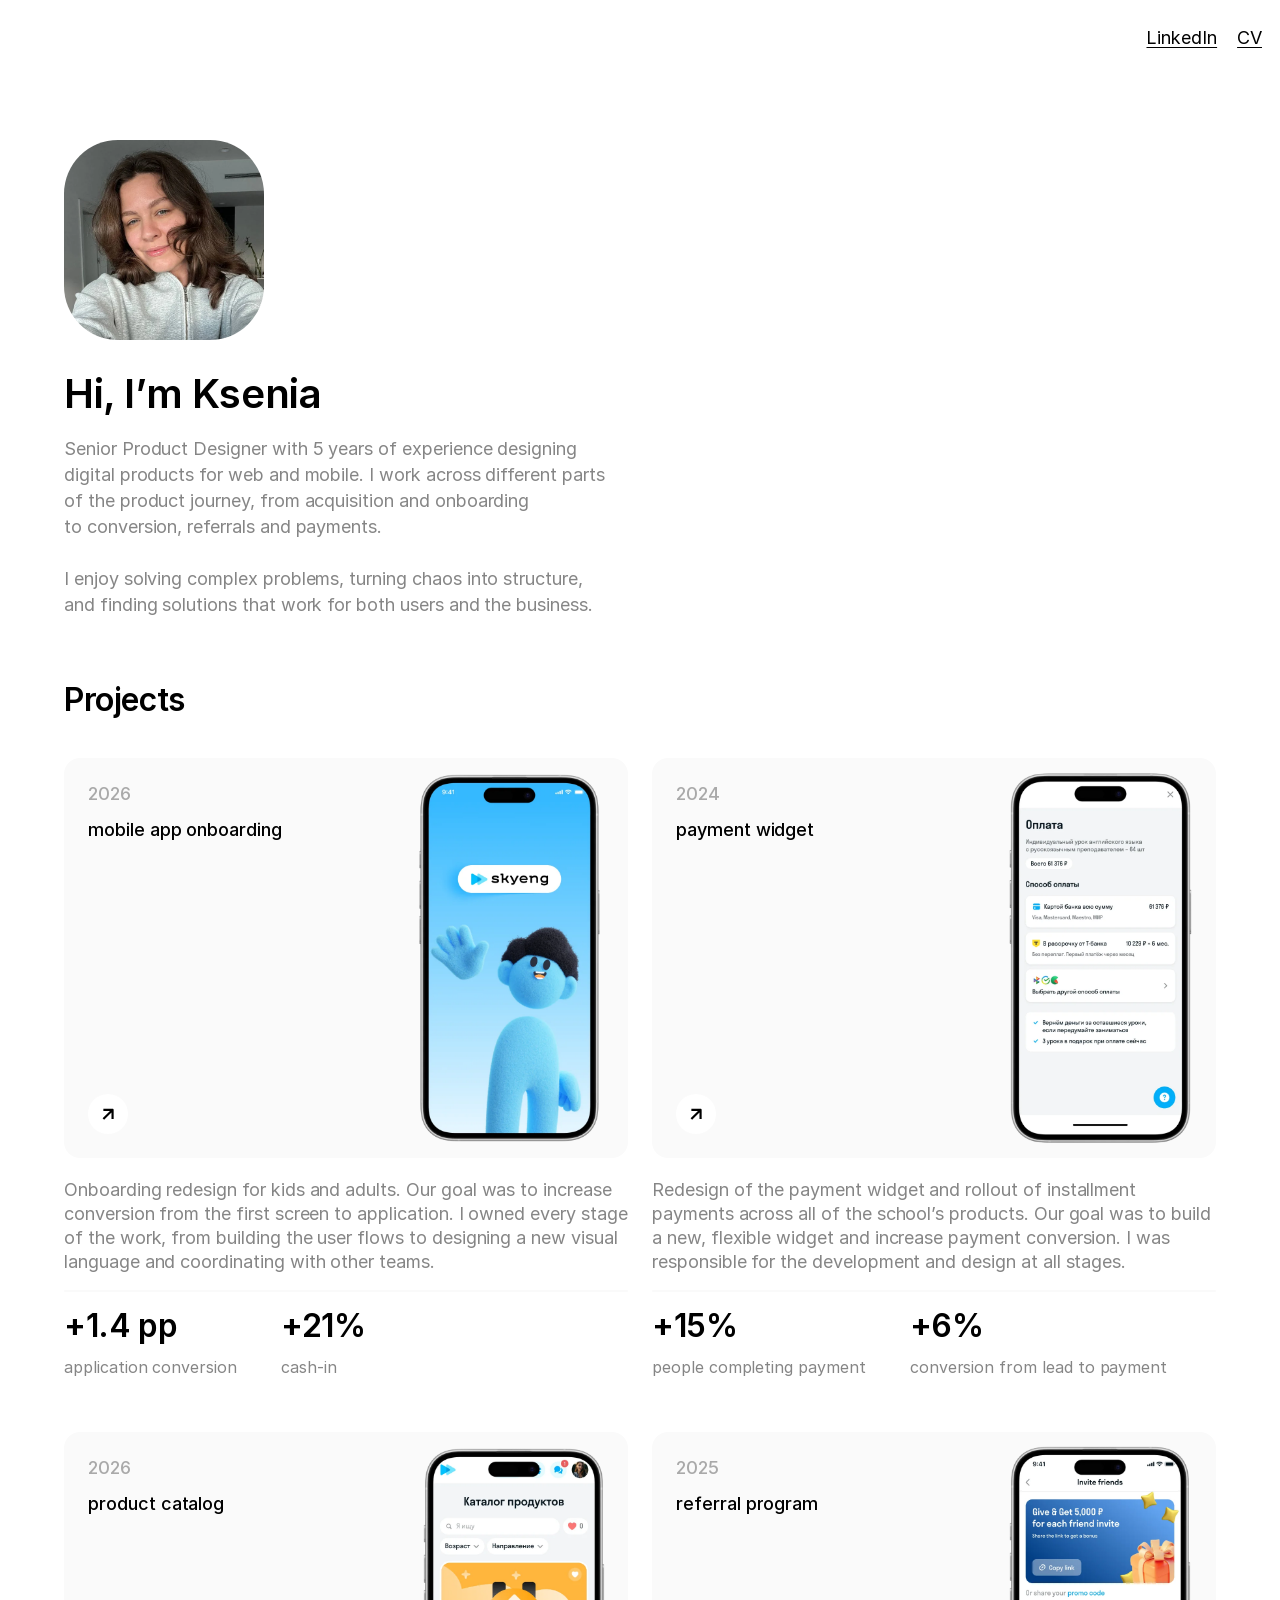
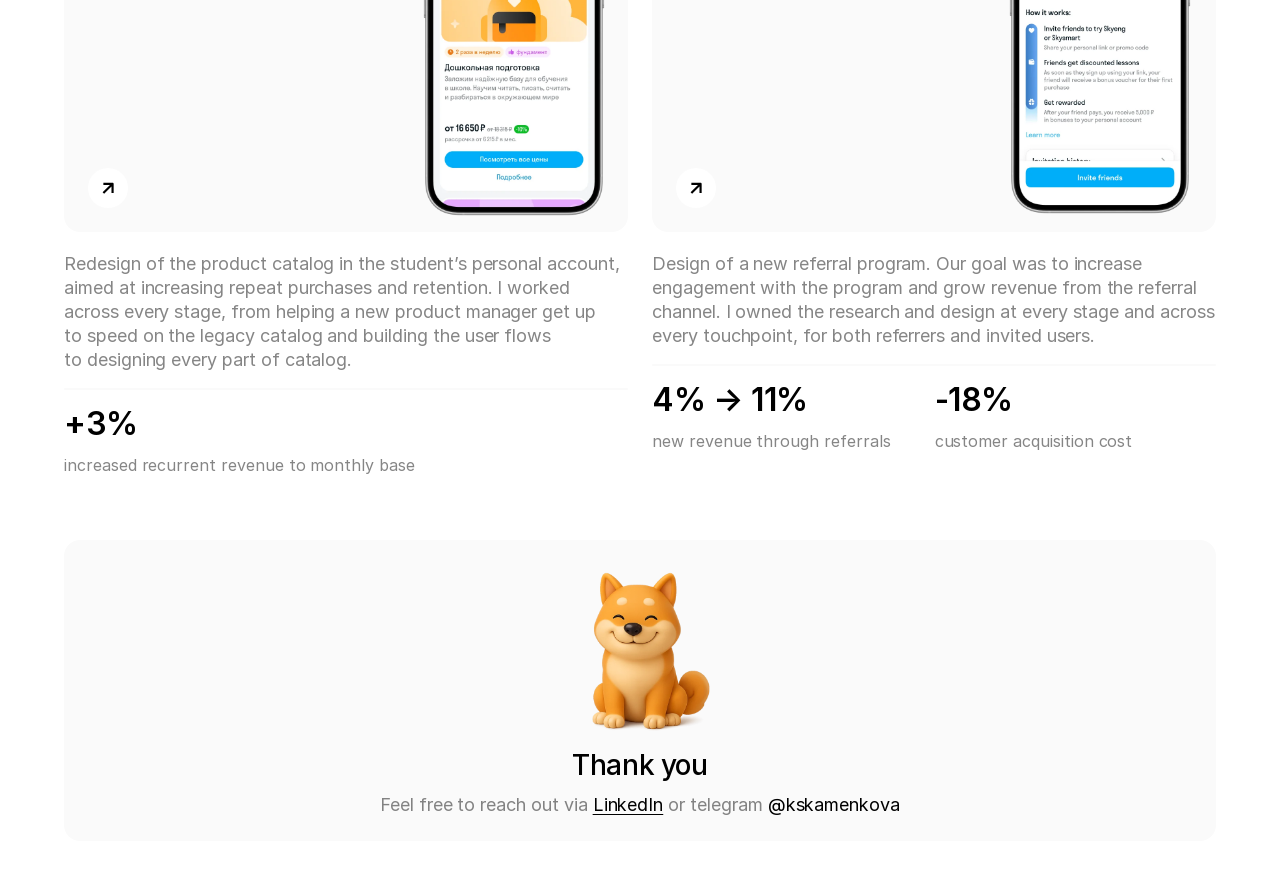
==== index.html @ 991cce8e "Home: update onboarding and catalog card texts Co-Authored-By: Claude Opus 5.5 <noreply@anthropic.co" ====
<!doctype html>
<html lang="en">
<head>
<meta charset="utf-8">
<meta name="viewport" content="width=device-width, initial-scale=1">
<title>Ksenia Kamenkova — Senior Product Designer</title>
<meta name="description" content="Senior Product Designer with 5 years of experience designing digital products for web and mobile: onboarding, conversion, referrals and payments.">
<link rel="canonical" href="https://kseniakamenkova.github.io/">
<meta property="og:type" content="website">
<meta property="og:title" content="Ksenia Kamenkova — Senior Product Designer">
<meta property="og:description" content="Senior Product Designer with 5 years of experience designing digital products for web and mobile: onboarding, conversion, referrals and payments.">
<meta property="og:url" content="https://kseniakamenkova.github.io/">
<meta property="og:image" content="https://kseniakamenkova.github.io/assets/img/apple-touch-icon.png">
<link rel="icon" type="image/png" href="/assets/img/favicon.png">
<link rel="apple-touch-icon" href="/assets/img/apple-touch-icon.png">
<link rel="preload" href="/assets/fonts/Inter-Regular.woff2" as="font" type="font/woff2" crossorigin>
<link rel="stylesheet" href="/assets/css/style.css?v=bdc352d9">
</head>
<body class="page-home">
<header class="site-header">
  <nav class="site-header__links" aria-label="Profiles">
    <a href="https://www.linkedin.com/in/ksenia-kamenkova-319421298" target="_blank" rel="noopener">LinkedIn</a>
    <a href="https://voracious-sponge-c0d.notion.site/Kseniia-Kamenkova-3ff7068607728109b769cb983cbfbc4b" target="_blank" rel="noopener">CV</a>
  </nav>
</header>
<main>
<div class="container home">
  <section class="hello">
    <div class="hello__avatar"><img src="/assets/img/home/avatar.webp" alt="Ksenia Kamenkova" width="288" height="383"></div>
    <div class="hello__text">
      <h1 class="hello__title">Hi, I’m Ksenia</h1>
      <div class="hello__intro"><p>Senior Product Designer with 5 years of experience designing digital products for web and mobile. I work across different parts of the product journey, from acquisition and onboarding to conversion, referrals and payments.</p><p>I enjoy solving complex problems, turning chaos into structure, and finding solutions that work for both users and the business.</p></div>
    </div>
  </section>
  <section class="projects" aria-labelledby="projects-title">
    <h2 id="projects-title" class="projects__title">Projects</h2>
    <div class="projects__grid">
      <article class="project">
        <a class="project__card" href="/onboarding/" aria-label="Open case study: mobile app onboarding">
          <img class="project__mimg" src="/assets/img/home/mcard-onb.webp" alt="" width="358" height="403" loading="lazy">
          <span class="project__year">2026</span>
          <span class="project__label">mobile app onboarding</span>
          <span class="project__btn" aria-hidden="true"><img src="/assets/img/arrow-card.svg" alt="" width="17" height="17"></span>
          <span class="project__media" aria-hidden="true">
            <span class="project__crop" style="--x:58px;--y:6px;--w:193px;--h:388px;--mx:-1px;--my:-21px;--mw:205px;--mh:412px">
              <img src="/assets/img/home/card-onb.webp" alt="" style="--iw:323.55%;--ih:120.7%;--il:-112.37%;--it:-10.31%;--miw:323.55%;--mih:120.7%;--mil:-112.37%;--mit:-10.31%" loading="lazy">
            </span>
          </span>
        </a>
        <div class="project__info">
          <p class="project__text">Onboarding redesign for kids and adults. Our goal was to increase conversion from the first screen to application. I owned every stage of the work, from building the user flows to designing a new visual language and coordinating with other teams.</p>
          <div class="project__line"></div>
          <div class="project__metrics"><div class="metric"><p class="metric__value">+1.4 pp</p><p class="metric__label">application conversion</p></div><div class="metric"><p class="metric__value">+21%</p><p class="metric__label">cash-in</p></div></div>
          <div class="project__mmetrics"><div class="metric"><p class="metric__value">+1.4 pp</p><p class="metric__label">application conversion</p></div><div class="metric"><p class="metric__value">+21%</p><p class="metric__label">cash-in</p></div></div>
        </div>
      </article>
      <article class="project">
        <a class="project__card" href="/payment-widget/" aria-label="Open case study: payment widget">
          <img class="project__mimg" src="/assets/img/home/mcard-pay.webp" alt="" width="358" height="403" loading="lazy">
          <span class="project__year">2024</span>
          <span class="project__label">payment widget</span>
          <span class="project__btn" aria-hidden="true"><img src="/assets/img/arrow-card.svg" alt="" width="17" height="17"></span>
          <span class="project__media" aria-hidden="true">
            <span class="project__crop" style="--x:0px;--y:0px;--w:272px;--h:400px;--mx:-67px;--my:-26px;--mw:287px;--mh:325px">
              <img src="/assets/img/home/card-pay.webp" alt="" style="--iw:231.37%;--ih:118%;--il:-58.09%;--it:-9%;--miw:231.37%;--mih:153.22%;--mil:-58.09%;--mit:-11.69%" loading="lazy">
            </span>
          </span>
        </a>
        <div class="project__info">
          <p class="project__text">Redesign of the payment widget and rollout of installment payments across all of the school’s products. Our goal was to build a new, flexible widget and increase payment conversion. I was responsible for the development and design at all stages.</p>
          <div class="project__line"></div>
          <div class="project__metrics"><div class="metric"><p class="metric__value">+15%</p><p class="metric__label">people completing payment</p></div><div class="metric"><p class="metric__value">+6%</p><p class="metric__label">conversion from lead to payment</p></div></div>
          <div class="project__mmetrics"><div class="metric"><p class="metric__value">+15%</p><p class="metric__label">people completing payment</p></div><div class="metric"><p class="metric__value">+6%</p><p class="metric__label">conversion from lead to payment</p></div></div>
        </div>
      </article>
      <article class="project">
        <a class="project__card" href="/product-catalog/" aria-label="Open case study: product catalog">
          <img class="project__mimg" src="/assets/img/home/mcard-cat.webp" alt="" width="358" height="403" loading="lazy">
          <span class="project__year">2026</span>
          <span class="project__label">product catalog</span>
          <span class="project__btn" aria-hidden="true"><img src="/assets/img/arrow-card.svg" alt="" width="17" height="17"></span>
          <span class="project__media" aria-hidden="true">
            <span class="project__crop" style="--x:-1px;--y:0px;--w:295px;--h:400px;--mx:-73px;--my:-33px;--mw:323px;--mh:438px">
              <img src="/assets/img/home/card-cat.webp" alt="" style="--iw:211.53%;--ih:117%;--il:-51.86%;--it:-8.5%;--miw:211.53%;--mih:117%;--mil:-51.86%;--mit:-8.5%" loading="lazy">
            </span>
          </span>
        </a>
        <div class="project__info">
          <p class="project__text">Redesign of the product catalog in the student’s personal account, aimed at increasing repeat purchases and retention. I worked across every stage, from helping a new product manager get up to speed on the legacy catalog and building the user flows to designing every part of catalog.</p>
          <div class="project__line"></div>
          <div class="project__metrics"><div class="metric"><p class="metric__value">+3%</p><p class="metric__label">increased recurrent revenue to monthly base</p></div></div>
          <div class="project__mmetrics"><div class="metric"><p class="metric__value">+3%</p><p class="metric__label">increased recurrent revenue to monthly base</p></div></div>
        </div>
      </article>
      <article class="project">
        <a class="project__card" href="/referral/" aria-label="Open case study: referral program">
          <img class="project__mimg" src="/assets/img/home/mcard-ref.webp" alt="" width="358" height="403" loading="lazy">
          <span class="project__year">2025</span>
          <span class="project__label">referral program</span>
          <span class="project__btn" aria-hidden="true"><img src="/assets/img/arrow-card.svg" alt="" width="17" height="17"></span>
          <span class="project__media" aria-hidden="true">
            <span class="project__crop" style="--x:-3px;--y:0px;--w:272px;--h:400px;--mx:-67px;--my:-26px;--mw:277px;--mh:408px">
              <img src="/assets/img/home/card-ref.webp" alt="" style="--iw:229.41%;--ih:117%;--il:-56.25%;--it:-9%;--miw:229.41%;--mih:117%;--mil:-56.25%;--mit:-9%" loading="lazy">
            </span>
          </span>
        </a>
        <div class="project__info">
          <p class="project__text">Design of a new referral program. Our goal was to increase engagement with the program and grow revenue from the referral channel. I owned the research and design at every stage and across every touchpoint, for both referrers and invited users.</p>
          <div class="project__line"></div>
          <div class="project__metrics"><div class="metric"><p class="metric__value">4% → 11%</p><p class="metric__label">new revenue through referrals</p></div><div class="metric"><p class="metric__value">-18%</p><p class="metric__label">customer acquisition cost</p></div></div>
          <div class="project__mmetrics"><div class="metric"><p class="metric__value">4% → 11%</p><p class="metric__label">new revenue through referrals</p></div><div class="metric"><p class="metric__value">-18%</p><p class="metric__label">CAC</p></div></div>
        </div>
      </article>
    </div>
  </section>
  <section class="contact" aria-label="Contact">
  <img class="contact__img" src="/assets/img/shiba.webp" alt="" width="140" height="177" loading="lazy">
  <div class="contact__text">
    <h2 class="contact__title">Thank you</h2>
    <p class="contact__line">Feel free to reach out via <a class="u" href="https://www.linkedin.com/in/ksenia-kamenkova-319421298" target="_blank" rel="noopener">LinkedIn</a><br class="contact__br"> or telegram <a class="plain" href="https://t.me/kskamenkova" target="_blank" rel="noopener">@kskamenkova</a></p>
  </div>
</section>
</div>
</main>
<script src="/assets/js/main.js?v=22768cf7" defer></script>
</body>
</html>
---- assets/css/style.css ----
/* Ksenia Kamenkova — portfolio
   Desktop layout follows the Figma file "Portfolio" (1512px frame, 1152px content column).
   Values are design pixels from Figma. */

/* Inter by Rasmus Andersson, SIL Open Font License (assets/fonts/Inter-LICENSE.txt) */
@font-face {
  font-family: "Inter";
  font-style: normal;
  font-weight: 400;
  font-display: swap;
  src: url("../fonts/Inter-Regular.woff2") format("woff2");
}
@font-face {
  font-family: "Inter";
  font-style: normal;
  font-weight: 500;
  font-display: swap;
  src: url("../fonts/Inter-Medium.woff2") format("woff2");
}
@font-face {
  font-family: "Inter";
  font-style: normal;
  font-weight: 600;
  font-display: swap;
  src: url("../fonts/Inter-SemiBold.woff2") format("woff2");
}
@font-face {
  font-family: "Inter";
  font-style: normal;
  font-weight: 700;
  font-display: swap;
  src: url("../fonts/Inter-Bold.woff2") format("woff2");
}

:root {
  --text: #000;
  --muted: rgba(0, 0, 0, 0.48);
  --faint: rgba(0, 0, 0, 0.32);
  --surface: #fafafa;
  --line: #f5f5f5;
  --accent: #ff8d41;
  --accent-soft: rgba(255, 141, 65, 0.2);
  --person: #1b1917;
  --bg: #fff;

  --font: "Inter", system-ui, -apple-system, "Segoe UI", Roboto, Arial, sans-serif;
  --font-sf: -apple-system, BlinkMacSystemFont, "SF Pro Text", "SF Pro", "Inter", system-ui, sans-serif;

  --column: 1152px;
  --gutter: max(16px, calc((100% - var(--column)) / 2));
  color-scheme: light;
}

*, *::before, *::after { box-sizing: border-box; }
html { -webkit-text-size-adjust: 100%; }
body {
  margin: 0;
  background: var(--bg);
  color: var(--text);
  font-family: var(--font);
  font-size: 18px;
  line-height: 24px;
  letter-spacing: -0.05px;
  font-feature-settings: "lnum" 1, "pnum" 1;
  -webkit-font-smoothing: antialiased;
  -moz-osx-font-smoothing: grayscale;
  overflow-x: hidden;
}
img { display: block; max-width: 100%; }
p, h1, h2, h3, ul, figure, blockquote { margin: 0; }
ul { padding: 0; list-style: none; }
a { color: inherit; }
a:focus-visible, [tabindex]:focus-visible { outline: 2px solid var(--accent); outline-offset: 3px; border-radius: 4px; }

.container {
  width: min(var(--column), calc(100% - 32px));
  margin-inline: auto;
}

/* ---------- header ---------- */
/* Full-width white bar that stays at the top while scrolling; links keep their Figma position. */
.site-header {
  position: sticky;
  top: 0;
  z-index: 20;
  height: 76px;
  padding-inline: max(16px, calc((100% - 1244px) / 2));
  background: var(--bg);
  display: flex;
  justify-content: flex-end;
  transition: box-shadow 0.2s ease;
}
.site-header.is-scrolled { box-shadow: 0 1px 0 rgba(0, 0, 0, 0.06); }
.site-header__links {
  margin-top: 28px;
  display: flex;
  gap: 20px;
  height: 20px;
  line-height: 20px;
}
.site-header__links a {
  text-decoration: underline;
  text-underline-position: from-font;
}
.site-header__links a:hover { color: var(--muted); }

/* ---------- home ---------- */
.home {
  display: flex;
  flex-direction: column;
  gap: 64px;
  margin-top: 64px;
  padding-bottom: 44px;
}
.hello { display: flex; flex-direction: column; gap: 32px; max-width: 564px; }
.hello__avatar {
  position: relative;
  width: 200px;
  height: 200px;
  border-radius: 54px;
  overflow: hidden;
}
.hello__avatar img {
  position: absolute;
  max-width: none;
  width: 143.79%;
  height: 191.72%;
  left: -14.16%;
  top: -29.54%;
}
.hello__text { display: flex; flex-direction: column; gap: 20px; }
.hello__title { font-size: 40px; line-height: 44px; font-weight: 600; letter-spacing: -0.4px; }
.hello__intro { color: var(--muted); line-height: 26px; display: flex; flex-direction: column; gap: 26px; }

.projects { display: flex; flex-direction: column; gap: 40px; }
.projects__title { font-size: 32px; line-height: 36px; font-weight: 600; letter-spacing: -0.4px; }
.projects__grid {
  display: grid;
  grid-template-columns: repeat(2, minmax(0, 1fr));
  column-gap: 24px;
  row-gap: 54px;
  align-items: start;
}
.project { display: flex; flex-direction: column; gap: 20px; min-width: 0; }
.project__info { display: flex; flex-direction: column; gap: 16px; }
.project__card {
  position: relative;
  display: block;
  height: 400px;
  border-radius: 16px;
  background: var(--surface);
  overflow: hidden;
  text-decoration: none;
  transition: background-color 0.2s ease;
}
.project__card:hover { background: #f4f4f4; }
.project__year, .project__label {
  position: absolute;
  left: 24px;
  width: 268px;
  font-family: var(--font-sf);
  font-weight: 500;
  font-size: 18px;
  line-height: 24px;
}
.project__year { top: 24px; color: var(--faint); }
.project__label { top: 60px; color: var(--text); }
.project__btn {
  position: absolute;
  left: 24px;
  top: 336px;
  width: 40px;
  height: 40px;
  border-radius: 50%;
  background: #fff;
  display: grid;
  place-items: center;
  transition: transform 0.2s ease;
}
.project__btn img { width: 16.8px; height: 16.8px; transform: rotate(-45deg); }
.project__card:hover .project__btn { transform: scale(1.08); }
.project__media {
  position: absolute;
  top: 0;
  right: 0;
  width: 272px;
  height: 400px;
  overflow: hidden;
}
.project__crop {
  position: absolute;
  overflow: hidden;
  left: var(--x); top: var(--y); width: var(--w); height: var(--h);
}
.project__crop img {
  position: absolute;
  max-width: none;
  width: var(--iw); height: var(--ih); left: var(--il); top: var(--it);
}
.project__mmetrics, .project__mimg { display: none; }
.contact__br { display: none; }
.project__text { color: var(--muted); }
.project__line { height: 2px; border-radius: 8px; background: var(--surface); }
.project__metrics { display: flex; gap: 44px; flex-wrap: wrap; }

.metric { display: flex; flex-direction: column; gap: 12px; }
.metric__value { font-size: 32px; line-height: 36px; font-weight: 600; letter-spacing: -0.4px; }
.metric__label { font-size: 16px; line-height: 22px; color: var(--muted); }
.metric__label b { font-weight: 700; }

/* ---------- contact ---------- */
.contact {
  background: var(--surface);
  border-radius: 16px;
  padding: 20px 20px 24px;
  display: flex;
  flex-direction: column;
  align-items: center;
  gap: 12px;
  text-align: center;
}
.contact__img { width: 140px; height: 176.84px; object-fit: cover; }
.contact__text { display: flex; flex-direction: column; gap: 12px; }
@media (min-width: 640px) { .contact__line { white-space: nowrap; } }
.contact__title { font-size: 28px; line-height: 32px; font-weight: 500; letter-spacing: -0.4px; }
.contact__line { color: var(--muted); }
.contact__line a { color: var(--text); }
.contact__line a.u { text-decoration: underline; text-underline-position: from-font; }
.contact__line a.plain { text-decoration: none; }
.contact__line a:hover { color: var(--muted); }

/* ---------- case pages ---------- */
.back {
  margin-top: 48px;
  display: inline-flex;
  align-items: center;
  gap: 8px;
  padding: 9px 16px 10px;
  border-radius: 20px;
  background: var(--surface);
  color: var(--faint);
  text-decoration: none;
  line-height: 22px;
  letter-spacing: -0.4px;
  transition: background-color 0.2s ease, color 0.2s ease;
}
.back img { width: 16.8px; height: 16.8px; transform: rotate(180deg); }
.back:hover { background: #f2f2f2; color: var(--muted); }

.case { margin-top: 48px; padding-bottom: 48px; display: flex; flex-direction: column; gap: 48px; }
.case-head { display: flex; flex-direction: column; gap: 16px; }
.case-head__title { max-width: 564px; font-size: 40px; line-height: 46px; font-weight: 600; letter-spacing: -0.4px; }
.case-head__title--wide { max-width: 662px; }
.case-head__meta {
  display: flex;
  gap: 8px;
  font-family: var(--font-sf);
  font-weight: 500;
  font-size: 16px;
  line-height: 22px;
  color: var(--muted);
}
.meta-link { text-decoration: none; }
.meta-link:hover { text-decoration: underline; text-underline-position: from-font; }

.case-flow { display: flex; flex-direction: column; gap: 54px; }
.case-intro { display: flex; flex-direction: column; gap: 44px; }

.section { display: flex; gap: 24px; align-items: flex-start; }
.section__title {
  flex: 0 0 368px;
  font-size: 28px;
  line-height: 35px;
  font-weight: 500;
  letter-spacing: -0.4px;
}
.section__body {
  position: relative;
  flex: 0 1 662px;
  min-width: 0;
  padding-left: 26px;
  display: flex;
  flex-direction: column;
  gap: 20px;
}
.section__body::before {
  content: "";
  position: absolute;
  left: 0;
  top: 0;
  bottom: 0;
  width: 2px;
  border-radius: 8px;
  background: var(--line);
}
.body { color: var(--muted); white-space: pre-line; }

.callout {
  background: var(--accent-soft);
  border-radius: 12px;
  padding: 16px;
  display: flex;
  flex-direction: column;
  gap: 12px;
}
.callout__label {
  font-family: var(--font-sf);
  font-weight: 500;
  font-size: 16px;
  line-height: 22px;
  color: var(--accent);
}

.points { display: flex; flex-direction: column; gap: 12px; }
.points li { position: relative; padding-left: 18px; color: var(--muted); }
.points li::before {
  content: "";
  position: absolute;
  left: 0;
  top: 6px;
  width: 10px;
  height: 10px;
  border-radius: 50%;
  background: var(--accent);
}

.metrics { display: flex; flex-direction: column; gap: 24px; }

.also { display: flex; flex-direction: column; gap: 12px; }
.also__title { font-size: 16px; line-height: 22px; font-weight: 600; letter-spacing: -0.4px; }
.also__list { display: flex; flex-direction: column; gap: 12px; list-style: disc; padding-left: 24px; }
.also__list li { font-size: 16px; line-height: 22px; color: var(--muted); }

.groups { display: flex; flex-direction: column; gap: 32px; }
.group { display: flex; flex-direction: column; gap: 12px; }
.group__title { font-size: 18px; line-height: 24px; font-weight: 400; color: var(--text); }
.body-list { list-style: disc; padding-left: 27px; color: var(--muted); margin-top: 12px; }

.review { position: relative; display: flex; flex-direction: column; gap: 16px; }
.review__quote { position: absolute; top: 0; right: 0; width: 54px; height: 44px; }
.review__who { display: flex; align-items: center; gap: 12px; padding-right: 64px; }
.review__photo { width: 54px; height: 54px; border-radius: 50%; background: #f4f4f4; object-fit: cover; }
.review__about {
  display: flex;
  flex-direction: column;
  gap: 4px;
  font-family: var(--font-sf);
  font-size: 16px;
  line-height: 22px;
  color: var(--person);
}
.review__role { color: rgba(27, 25, 23, 0.48); }
.review__text { color: var(--muted); display: flex; flex-direction: column; gap: 24px; }

.wide-img { width: 100%; height: auto; }

/* ---------- image rails (carousels) ---------- */
.rail--band { background: var(--surface); padding-block: 28px; }
.rail__track { overflow-x: auto; overflow-y: hidden; scrollbar-width: thin; scrollbar-color: rgba(0, 0, 0, 0.14) transparent; }
.rail__track::-webkit-scrollbar { height: 6px; }
.rail__track::-webkit-scrollbar-thumb { background: rgba(0, 0, 0, 0.14); border-radius: 3px; }
.rail__track::-webkit-scrollbar-track { background: transparent; }
.rail--scroll .rail__track { cursor: grab; overscroll-behavior-x: contain; }
.rail--scroll .rail__track.is-dragging { cursor: grabbing; }
.rail__items {
  display: flex;
  align-items: flex-start;
  gap: 24px;
  width: max-content;
  padding-left: var(--gutter);
  padding-right: max(16px, calc((100vw - var(--column)) / 2));
}
.rail--scroll .rail__items { padding-right: 180px; }
.rail__items img { max-width: none; flex: none; user-select: none; -webkit-user-drag: none; }

/* ---------- narrower screens (until the mobile design is ready) ---------- */
@media (max-width: 1180px) {
  .section__title { flex-basis: 30%; }
}
@media (max-width: 900px) {
  .projects__grid { grid-template-columns: minmax(0, 1fr); }
  .section { flex-direction: column; gap: 16px; }
  .section__title { flex-basis: auto; }
  .section__body { flex-basis: auto; width: 100%; }
}

/* ---------- phones: main page follows the Figma frame "main page mob" (390px) ---------- */
@media (max-width: 767px) {
  .site-header { height: 64px; }
  .site-header__links { margin-top: 20px; }
  .container { width: calc(100% - 32px); }

  .home { margin-top: 36px; gap: 52px; padding-bottom: 32px; }
  .hello { gap: 24px; }
  .hello__avatar { width: 140px; height: 140px; border-radius: 37.8px; }
  .hello__text { gap: 12px; }
  .hello__title { font-size: 28px; line-height: 32px; }
  .hello__intro { font-size: 16px; line-height: 22px; color: rgba(0, 0, 0, 0.54); gap: 0; }

  .projects { gap: 24px; }
  .projects__title { font-size: 28px; line-height: 32px; }
  .projects__grid { grid-template-columns: minmax(0, 1fr); row-gap: 24px; }

  .project { gap: 12px; }
  .project__card { height: 403px; border-radius: 24px; }
  .project__card:hover { background: var(--surface); }
  .project__year, .project__label { left: 20px; width: 318px; }
  .project__year { top: 20px; font-size: 16px; line-height: 22px; }
  .project__label { top: 50px; font-size: 18px; line-height: 24px; }
  .project__btn { display: none; }

  /* phone cards: one picture from the Figma mobile card; metrics sit under the card in two columns */
  .project__media { display: none; }
  .project__mimg { display: block; position: absolute; inset: 0; width: 100%; height: 100%; }

  .project__info { gap: 12px; }
  .project__line { order: -1; }
  .project__metrics { display: none; }
  .project__mmetrics { order: -2; display: grid; grid-template-columns: repeat(2, 171px); gap: 16px; }
  .project__mmetrics .metric { gap: 4px; }
  .project__mmetrics .metric:only-child { grid-column: 1 / -1; }
  .project__mmetrics .metric__value { font-size: 26px; line-height: 32px; white-space: nowrap; }
  .project__mmetrics .metric__label { font-size: 16px; line-height: 22px; color: rgba(0, 0, 0, 0.54); }
  .project__text { font-size: 16px; line-height: 22px; color: rgba(0, 0, 0, 0.54); margin-right: -0.5px; }

  .contact__img { width: 100px; height: 126px; }
  .contact__br { display: inline; }
  .contact__title { font-size: 24px; line-height: 30px; }
  .contact__line { font-size: 16px; line-height: 24px; white-space: normal; }
}

/* phone-only carousels are hidden on larger screens */
.rail--m { display: none; }
/* headings worded differently on phones */
.t-m { display: none; }

/* ---------- phones: case pages follow the Figma mobile frames (390px) ---------- */
@media (max-width: 767px) {
  .back { margin-top: 36px; font-size: 16px; line-height: 22px; }
  .case { margin-top: 32px; gap: 32px; padding-bottom: 32px; }
  .case-head { gap: 8px; }
  .case-head__title, .case-head__title--wide { max-width: none; font-size: 28px; line-height: 32px; font-weight: 600; }
  .case-head__meta { color: rgba(0, 0, 0, 0.54); }
  .case-head__title br { display: none; } /* phone titles wrap on their own, as in Figma */

  .case-flow { gap: 24px; }
  .case-intro { gap: 24px; }

  /* sections: heading on top, a thin line, then the text */
  .section { flex-direction: column; gap: 16px; }
  .section__title { flex: none; font-size: 24px; line-height: 30px; font-weight: 500; }
  .section__body { flex: none; width: 100%; padding-left: 0; padding-top: 17px; gap: 12px; }
  .section__body::before { top: 0; right: 0; bottom: auto; width: auto; height: 1px; }
  .section--untitled { gap: 0; }
  .section--untitled .section__title { display: none; }
  .section--untitled .section__body { padding-top: 0; }
  .section--untitled .section__body::before { display: none; }

  .body, .points li, .body-list, .also__list li, .review__text { font-size: 16px; line-height: 22px; color: rgba(0, 0, 0, 0.54); }
  .metrics { gap: 16px; }
  .metric { gap: 4px; }
  .section .metric__value { font-size: 24px; line-height: 32px; }
  .section .metric__label { color: rgba(0, 0, 0, 0.54); }
  .groups { gap: 24px; }
  .group__title { font-size: 16px; line-height: 22px; }
  .review__quote { width: 37px; height: 30px; }
  .review__role { color: rgba(27, 25, 23, 0.54); }
  .review__text { gap: 22px; }
  /* Browsers measure Inter a fraction of a pixel wider than Figma; a little slack keeps Figma's line breaks. */
  .body, .points li, .body-list, .review__text p { margin-right: -3px; }

  /* carousels: 16px gaps and edges, starting in line with the text */
  .rail--band { padding-block: 16px; }
  .rail__items { gap: 16px; }
  .rail--scroll .rail__items { padding-right: 16px; }

  /* pages with a phone layout in Figma: reorder and show only what the frame shows */
  .case--mobile .case-intro { display: contents; }
  .case--mobile .case-flow > *, .case--mobile .case-intro > * { order: var(--mo, 999); }
  .case--mobile [data-m="hide"] { display: none; }
  .case--mobile [data-m="break"] { margin-top: 30px; }
  .case--mobile .case-contact { margin-top: 8px; }
  .case--mobile .rail--m { display: block; }
  .t-d { display: none; }
  .only-d { display: none; }
  .t-m { display: inline; }
}

@media (prefers-reduced-motion: reduce) {
  * { transition: none !important; scroll-behavior: auto !important; }
}
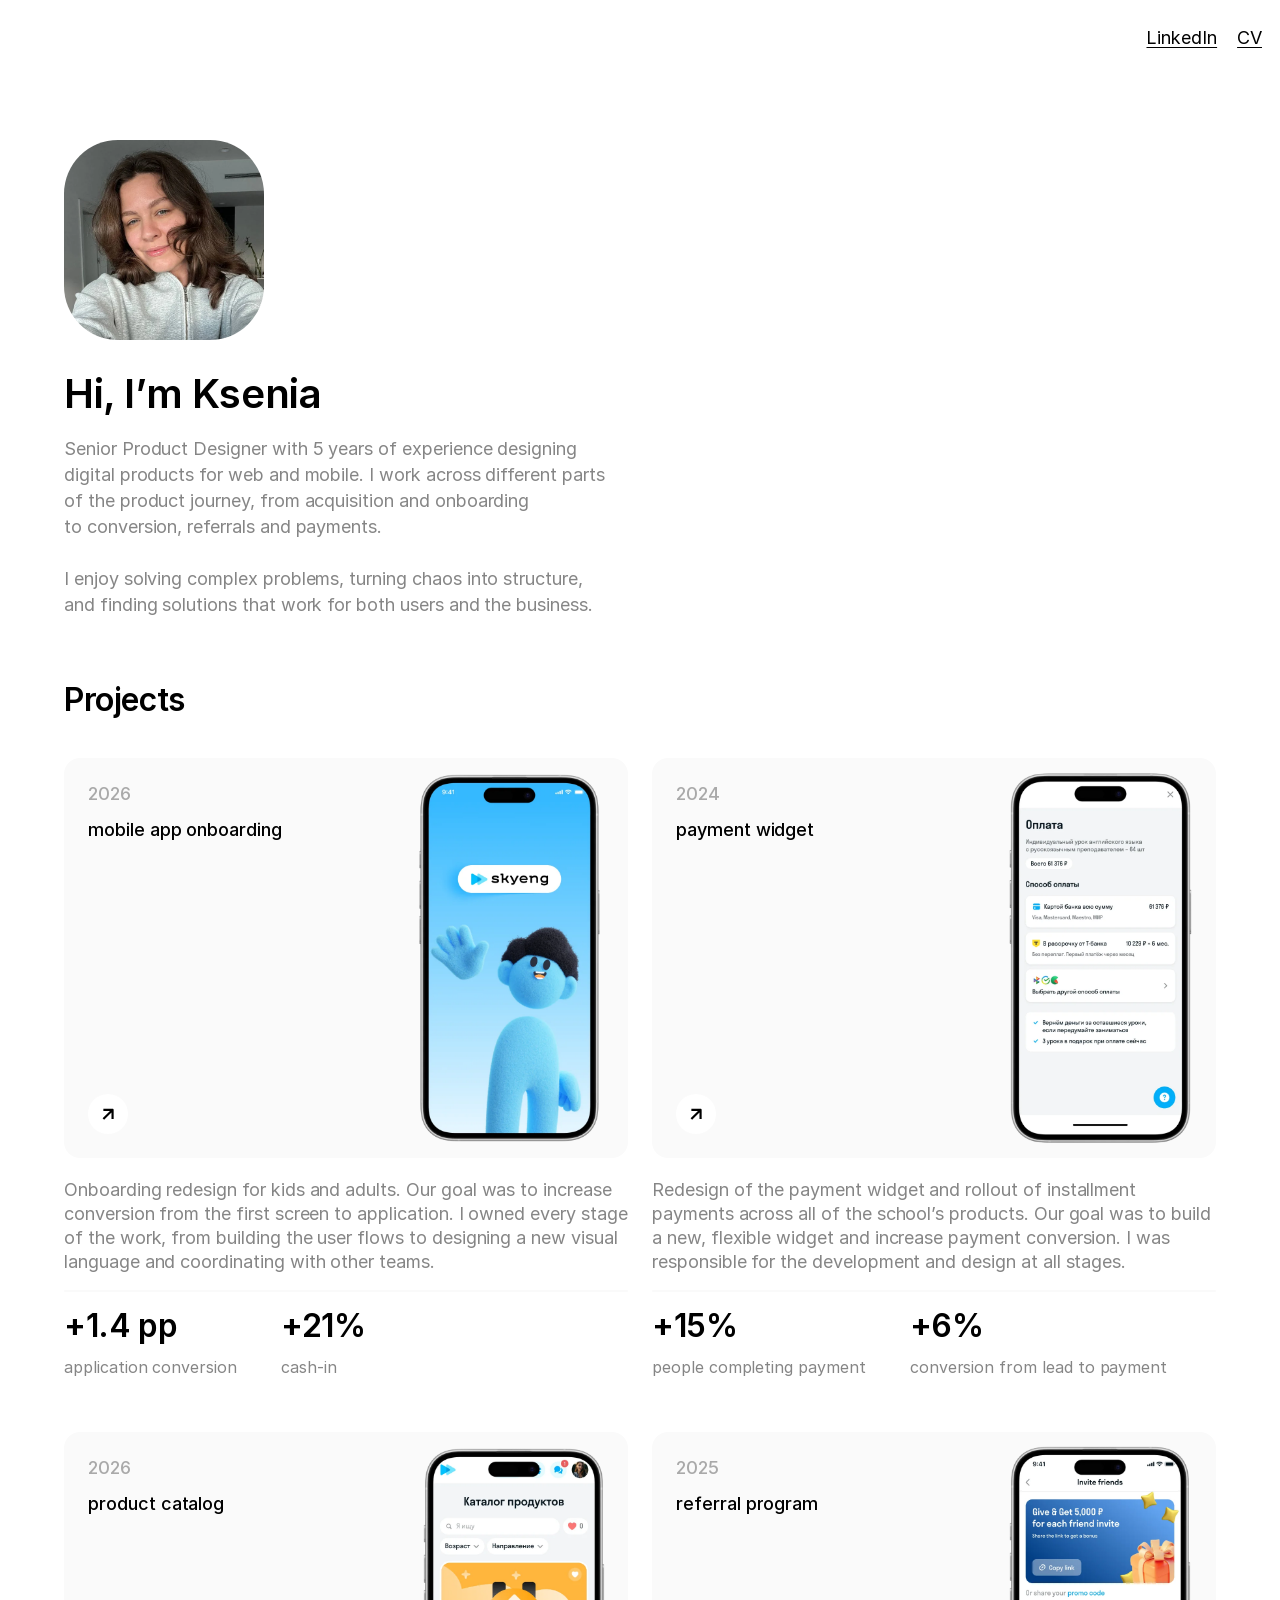
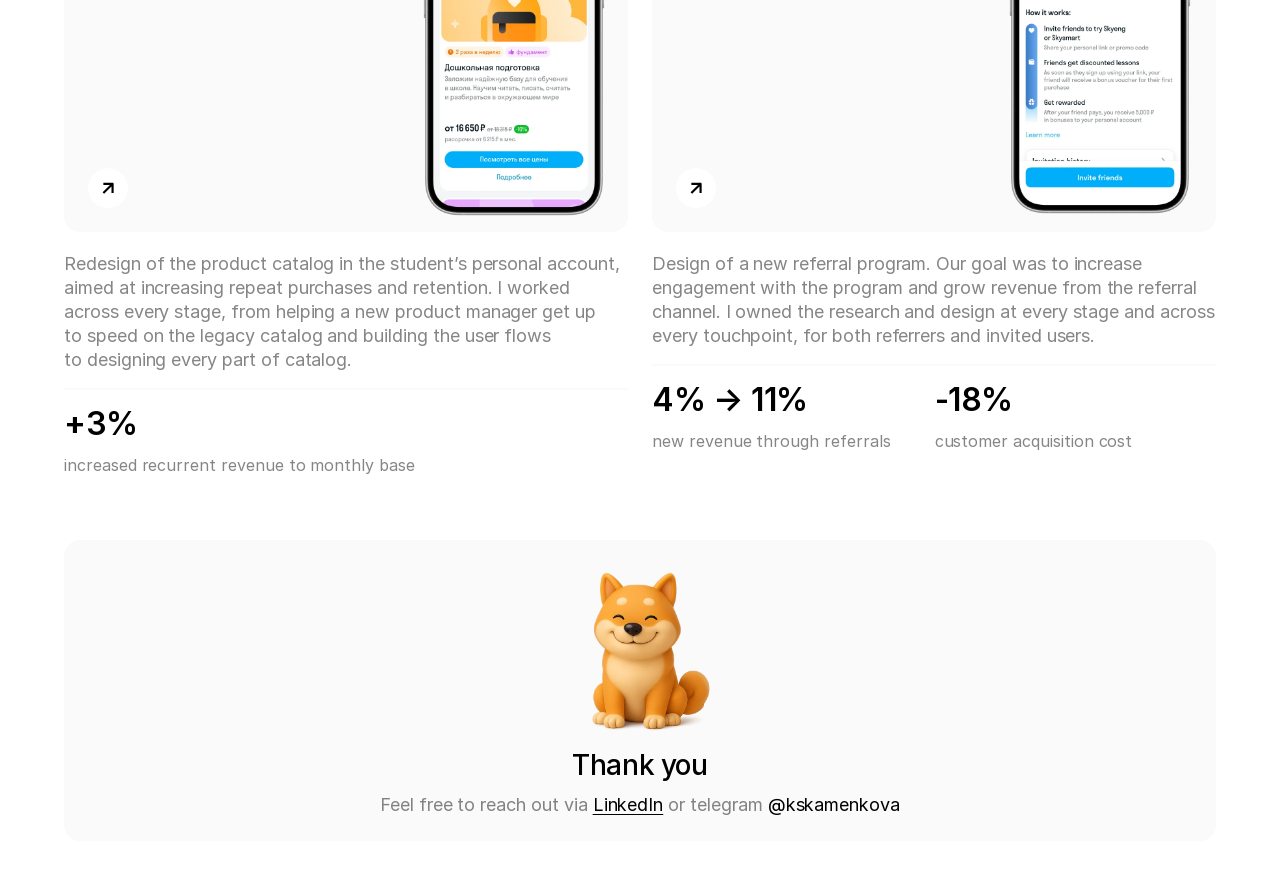
==== commit fea32971: "Contact block: the dog wags its tail when it comes into view Co-Authored-By: Claude Opus 5.5 <norepl" ====
--- a/index.html
+++ b/index.html
@@ -14,7 +14,7 @@
 <link rel="icon" type="image/png" href="/assets/img/favicon.png">
 <link rel="apple-touch-icon" href="/assets/img/apple-touch-icon.png">
 <link rel="preload" href="/assets/fonts/Inter-Regular.woff2" as="font" type="font/woff2" crossorigin>
-<link rel="stylesheet" href="/assets/css/style.css?v=bdc352d9">
+<link rel="stylesheet" href="/assets/css/style.css?v=a519b58e">
 </head>
 <body class="page-home">
 <header class="site-header">
@@ -114,7 +114,10 @@
     </div>
   </section>
   <section class="contact" aria-label="Contact">
-  <img class="contact__img" src="/assets/img/shiba.webp" alt="" width="140" height="177" loading="lazy">
+  <div class="contact__dog" aria-hidden="true">
+    <img class="contact__tail" src="/assets/img/shiba-tail.webp" alt="" width="140" height="177" loading="lazy">
+    <img class="contact__img" src="/assets/img/shiba-body.webp" alt="" width="140" height="177" loading="lazy">
+  </div>
   <div class="contact__text">
     <h2 class="contact__title">Thank you</h2>
     <p class="contact__line">Feel free to reach out via <a class="u" href="https://www.linkedin.com/in/ksenia-kamenkova-319421298" target="_blank" rel="noopener">LinkedIn</a><br class="contact__br"> or telegram <a class="plain" href="https://t.me/kskamenkova" target="_blank" rel="noopener">@kskamenkova</a></p>
@@ -122,6 +125,6 @@
 </section>
 </div>
 </main>
-<script src="/assets/js/main.js?v=22768cf7" defer></script>
+<script src="/assets/js/main.js?v=c5bfe84c" defer></script>
 </body>
 </html>
--- a/assets/css/style.css
+++ b/assets/css/style.css
@@ -219,7 +219,25 @@
   gap: 12px;
   text-align: center;
 }
-.contact__img { width: 140px; height: 176.84px; object-fit: cover; }
+.contact__dog { position: relative; }
+.contact__img { position: relative; display: block; width: 140px; height: 176.84px; object-fit: cover; }
+/* The tail is a separate layer behind the body; it wags 3 times when the dog scrolls into view (and on hover). */
+.contact__tail {
+  /* full square image (not cropped like the body), so the swinging tail is never cut off at the box edge */
+  position: absolute; top: 0; left: -13.15%; width: 126.3%; max-width: none; height: 100%;
+  transform-origin: 76.4% 83.6%;
+}
+.contact__dog.is-wagging .contact__tail { animation: wag 1.5s ease-in-out; }
+@keyframes wag {
+  0%, 100% { transform: rotate(0); }
+  12% { transform: rotate(-14deg); }
+  28% { transform: rotate(7deg); }
+  45% { transform: rotate(-14deg); }
+  62% { transform: rotate(7deg); }
+  80% { transform: rotate(-10deg); }
+  92% { transform: rotate(3deg); }
+}
+@media (prefers-reduced-motion: reduce) { .contact__dog.is-wagging .contact__tail { animation: none; } }
 .contact__text { display: flex; flex-direction: column; gap: 12px; }
 @media (min-width: 640px) { .contact__line { white-space: nowrap; } }
 .contact__title { font-size: 28px; line-height: 32px; font-weight: 500; letter-spacing: -0.4px; }
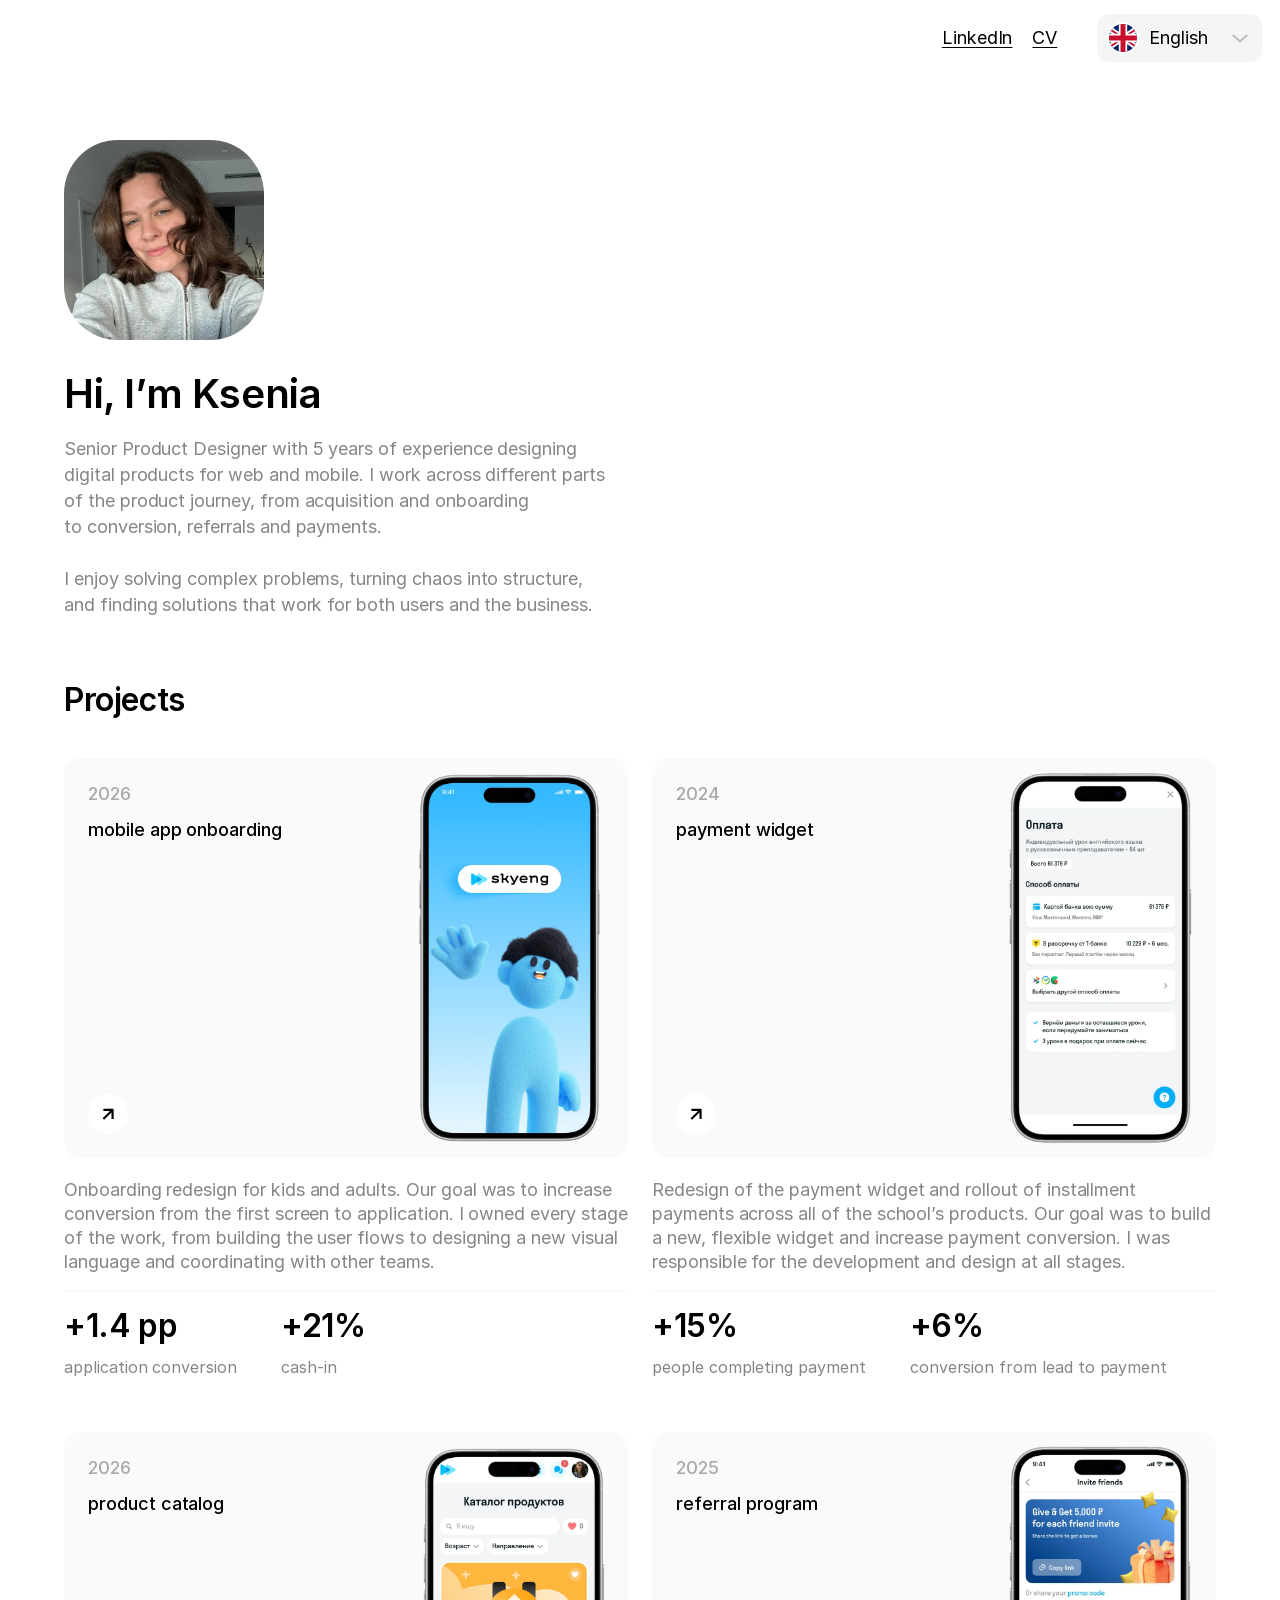
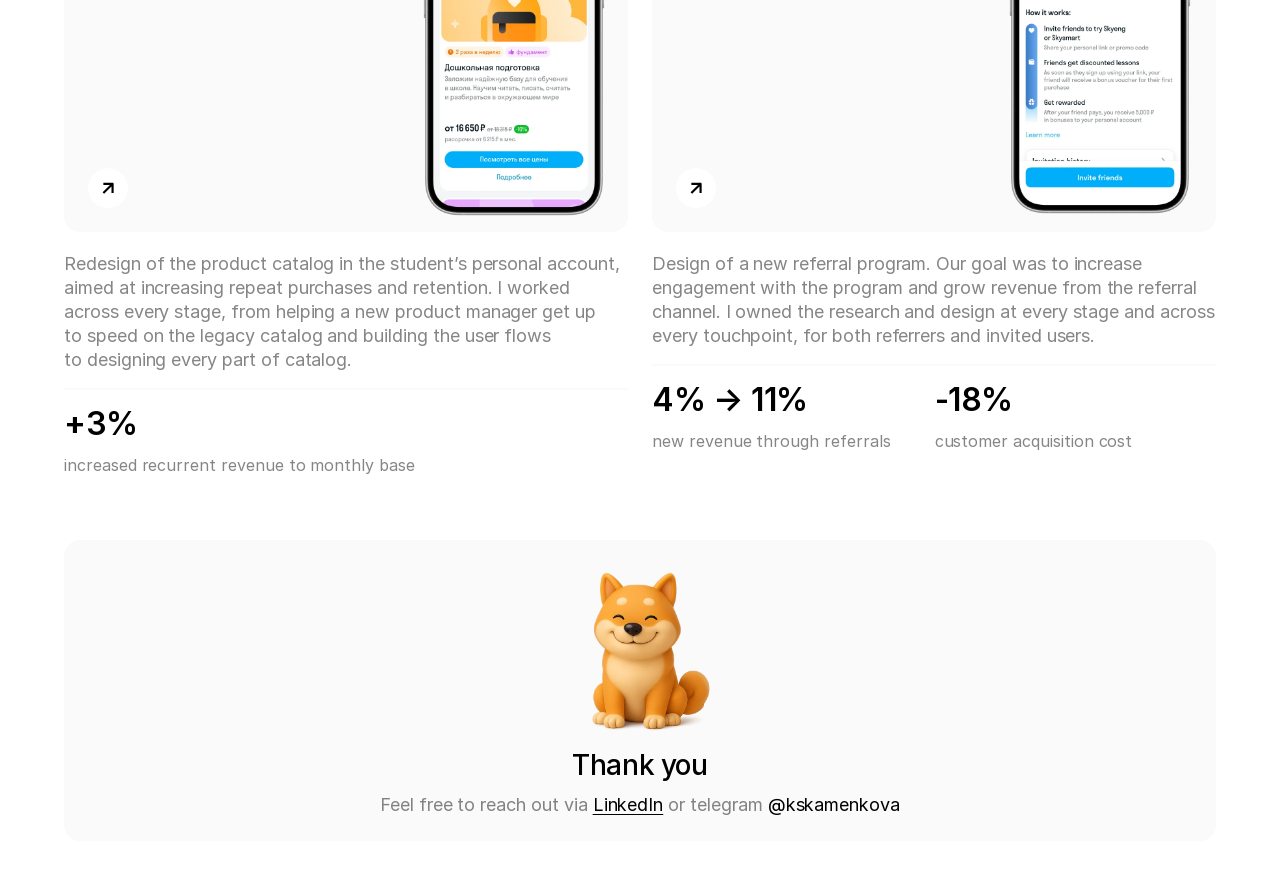
==== commit e20d482b: "Russian version at /ru/ and a language switcher in the header Co-Authored-By: Claude Opus 5.5 <norep" ====
--- a/index.html
+++ b/index.html
@@ -6,6 +6,9 @@
 <title>Ksenia Kamenkova — Senior Product Designer</title>
 <meta name="description" content="Senior Product Designer with 5 years of experience designing digital products for web and mobile: onboarding, conversion, referrals and payments.">
 <link rel="canonical" href="https://kseniakamenkova.github.io/">
+<link rel="alternate" hreflang="en" href="https://kseniakamenkova.github.io/">
+<link rel="alternate" hreflang="ru" href="https://kseniakamenkova.github.io/ru/">
+<link rel="alternate" hreflang="x-default" href="https://kseniakamenkova.github.io/">
 <meta property="og:type" content="website">
 <meta property="og:title" content="Ksenia Kamenkova — Senior Product Designer">
 <meta property="og:description" content="Senior Product Designer with 5 years of experience designing digital products for web and mobile: onboarding, conversion, referrals and payments.">
@@ -14,7 +17,7 @@
 <link rel="icon" type="image/png" href="/assets/img/favicon.png">
 <link rel="apple-touch-icon" href="/assets/img/apple-touch-icon.png">
 <link rel="preload" href="/assets/fonts/Inter-Regular.woff2" as="font" type="font/woff2" crossorigin>
-<link rel="stylesheet" href="/assets/css/style.css?v=a519b58e">
+<link rel="stylesheet" href="/assets/css/style.css?v=f82a57e8">
 </head>
 <body class="page-home">
 <header class="site-header">
@@ -22,6 +25,12 @@
     <a href="https://www.linkedin.com/in/ksenia-kamenkova-319421298" target="_blank" rel="noopener">LinkedIn</a>
     <a href="https://voracious-sponge-c0d.notion.site/Kseniia-Kamenkova-3ff7068607728109b769cb983cbfbc4b" target="_blank" rel="noopener">CV</a>
   </nav>
+  <div class="lang">
+    <button class="lang__btn" type="button" aria-expanded="false" aria-controls="lang-menu" aria-label="Language: English">
+      <span class="lang__flag"><img src="/assets/img/flag-gb.svg" alt="" width="28" height="28"></span><span class="lang__name">English</span><svg class="lang__chev" width="24" height="24" viewBox="0 0 24 24" aria-hidden="true"><path d="M5.5 9.5 12 15.5l6.5-6" fill="none" stroke="currentColor" stroke-width="2" stroke-linecap="round" stroke-linejoin="round"/></svg>
+    </button>
+    <ul class="lang__menu" id="lang-menu" hidden><li><a class="lang__opt" href="/" hreflang="en" lang="en" aria-current="true"><span class="lang__flag"><img src="/assets/img/flag-gb.svg" alt="" width="28" height="28"></span><span>English</span></a></li><li><a class="lang__opt" href="/ru/" hreflang="ru" lang="ru"><span class="lang__flag"><img src="/assets/img/flag-ru.svg" alt="" width="28" height="28"></span><span>Русский</span></a></li></ul>
+  </div>
 </header>
 <main>
 <div class="container home">
@@ -125,6 +134,6 @@
 </section>
 </div>
 </main>
-<script src="/assets/js/main.js?v=c5bfe84c" defer></script>
+<script src="/assets/js/main.js?v=faeb8507" defer></script>
 </body>
 </html>
--- a/assets/css/style.css
+++ b/assets/css/style.css
@@ -104,6 +104,44 @@
 }
 .site-header__links a:hover { color: var(--muted); }
 
+/* language switcher (Figma 1139:2645): grey pill with a flag, the language name and a chevron; opens a small menu */
+.site-header { gap: 40px; }
+.lang { position: relative; margin-top: 14px; height: 48px; }
+.lang__btn {
+  display: flex; align-items: center; gap: 10px;
+  height: 48px; padding: 8px 10px 8px 10px;
+  border: 0; border-radius: 12px; background: #f5f5f5;
+  font: inherit; font-size: 18px; line-height: 20px; color: inherit; letter-spacing: -0.05px;
+  cursor: pointer; transition: background-color 0.2s ease;
+}
+.lang__btn:hover, .lang__btn[aria-expanded="true"] { background: #eeeeee; }
+.lang__btn:focus-visible, .lang__opt:focus-visible { outline: 2px solid #000; outline-offset: 2px; }
+.lang__flag {
+  flex: none; display: grid; place-items: center;
+  width: 32px; height: 32px; border-radius: 50%; background: #fff;
+}
+.lang__flag img { width: 28px; height: 28px; }
+.lang__chev { flex: none; margin-left: 10px; color: rgba(4, 18, 27, 0.24); transition: transform 0.2s ease; }
+.lang__btn[aria-expanded="true"] .lang__chev { transform: rotate(180deg); }
+.lang__menu {
+  position: absolute; top: calc(100% + 8px); right: 0; min-width: 100%;
+  margin: 0; padding: 6px; list-style: none;
+  background: #fff; border-radius: 12px;
+  box-shadow: 0 0 0 1px rgba(0, 0, 0, 0.04), 0 12px 32px rgba(0, 0, 0, 0.12);
+}
+.lang__menu[hidden] { display: none; }
+.lang__opt {
+  display: flex; align-items: center; gap: 10px;
+  height: 44px; padding: 0 12px 0 6px; border-radius: 8px;
+  text-decoration: none;
+  font-size: 18px; line-height: 20px; white-space: nowrap;
+  transition: background-color 0.15s ease;
+}
+.lang__opt .lang__flag { background: #f5f5f5; }
+.lang__opt:hover { background: #f5f5f5; }
+.lang__opt[aria-current="true"] { background: #f5f5f5; }
+.lang__opt[aria-current="true"] .lang__flag { background: #fff; }
+
 /* ---------- home ---------- */
 .home {
   display: flex;
@@ -201,7 +239,7 @@
 .contact__br { display: none; }
 .project__text { color: var(--muted); }
 .project__line { height: 2px; border-radius: 8px; background: var(--surface); }
-.project__metrics { display: flex; gap: 44px; flex-wrap: wrap; }
+.project__metrics { display: flex; gap: 44px; }
 
 .metric { display: flex; flex-direction: column; gap: 12px; }
 .metric__value { font-size: 32px; line-height: 36px; font-weight: 600; letter-spacing: -0.4px; }
@@ -406,6 +444,13 @@
 @media (max-width: 767px) {
   .site-header { height: 64px; }
   .site-header__links { margin-top: 20px; }
+  /* phones: a compact switcher (flag and chevron); the menu still shows both names */
+  .site-header { gap: 16px; }
+  .lang { margin-top: 12px; height: 40px; }
+  .lang__btn { height: 40px; padding: 4px 4px 4px 4px; gap: 0; border-radius: 12px; }
+  .lang__name { position: absolute; width: 1px; height: 1px; overflow: hidden; clip: rect(0 0 0 0); white-space: nowrap; }
+  .lang__chev { margin-left: 4px; }
+  .lang__opt { font-size: 16px; }
   .container { width: calc(100% - 32px); }
 
   .home { margin-top: 36px; gap: 52px; padding-bottom: 32px; }
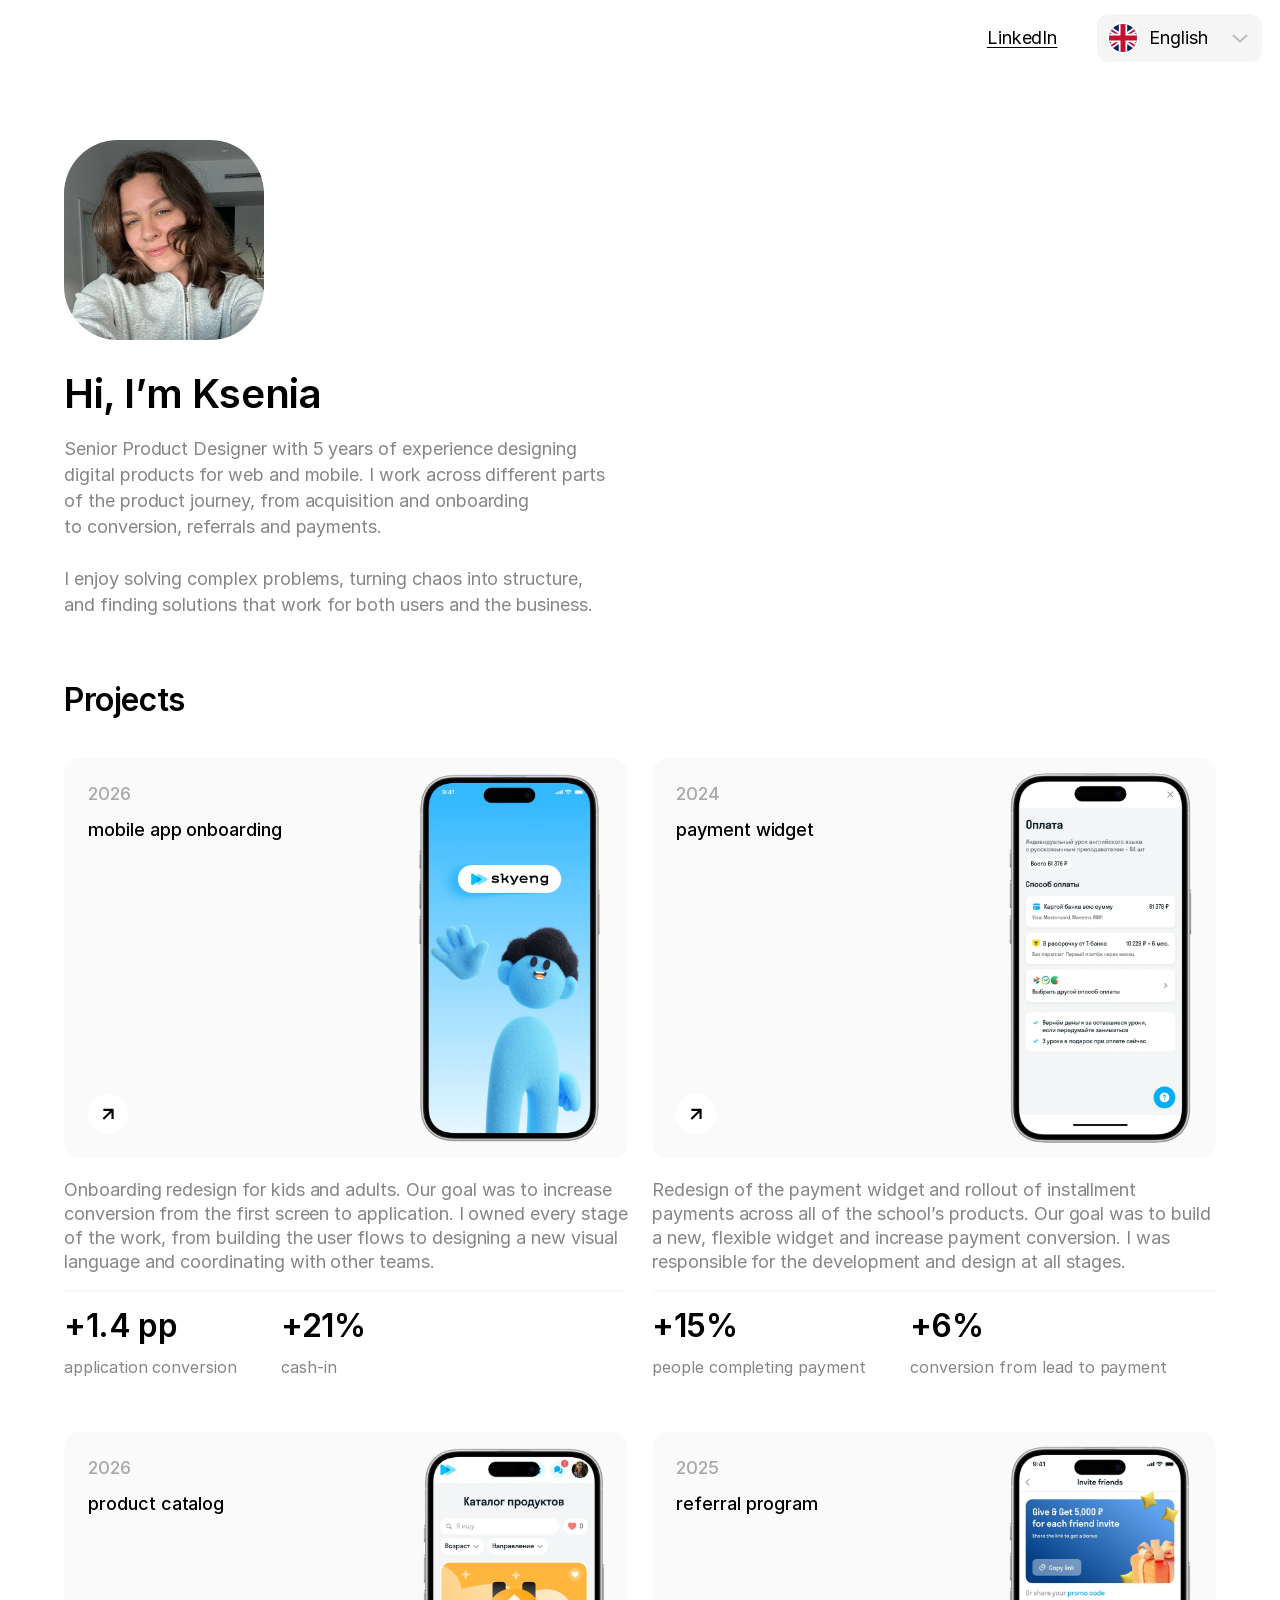
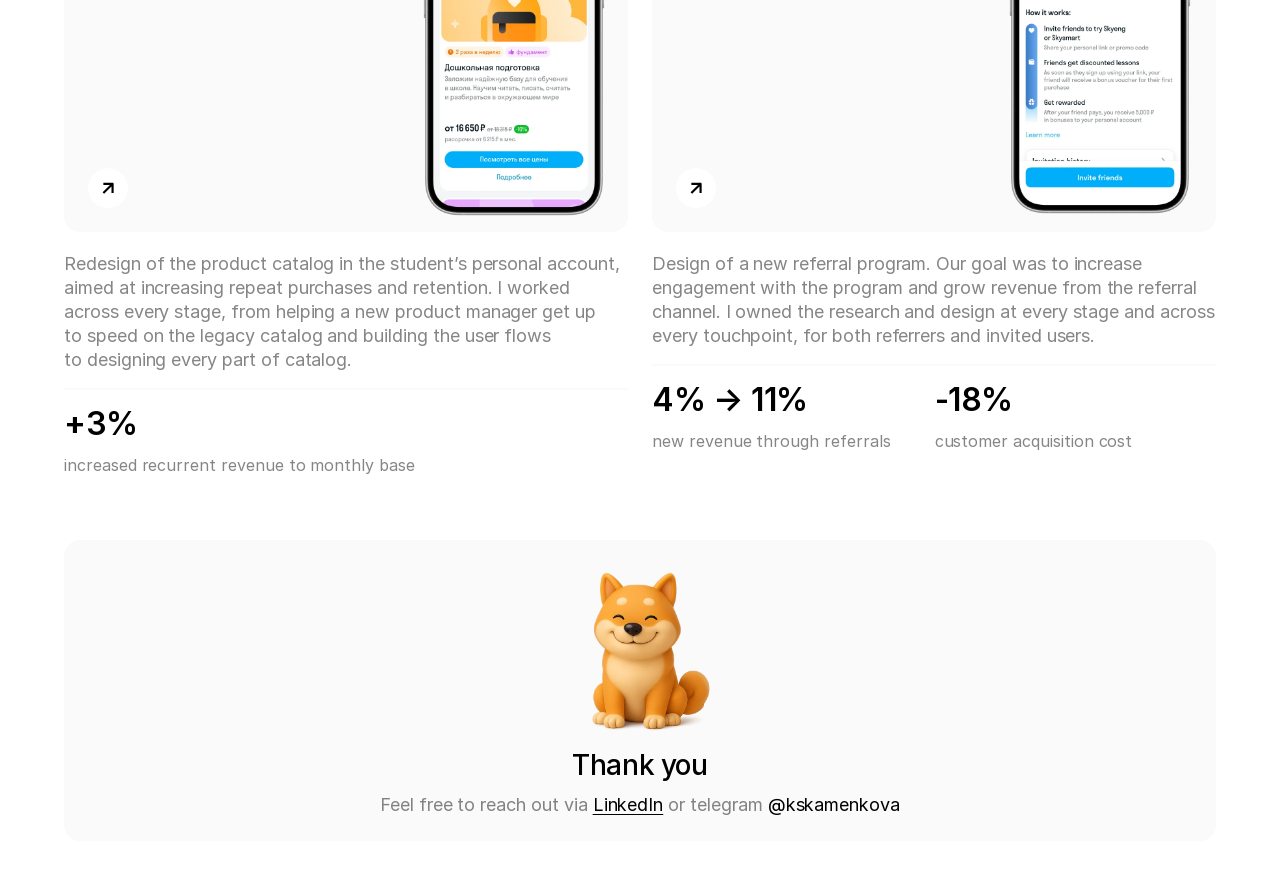
==== commit cb76921d: "Header: remove the CV link Co-Authored-By: Claude Opus 5.5 <noreply@anthropic.com> Claude-Session: h" ====
--- a/index.html
+++ b/index.html
@@ -23,7 +23,6 @@
 <header class="site-header">
   <nav class="site-header__links" aria-label="Profiles">
     <a href="https://www.linkedin.com/in/ksenia-kamenkova-319421298" target="_blank" rel="noopener">LinkedIn</a>
-    <a href="https://voracious-sponge-c0d.notion.site/Kseniia-Kamenkova-3ff7068607728109b769cb983cbfbc4b" target="_blank" rel="noopener">CV</a>
   </nav>
   <div class="lang">
     <button class="lang__btn" type="button" aria-expanded="false" aria-controls="lang-menu" aria-label="Language: English">
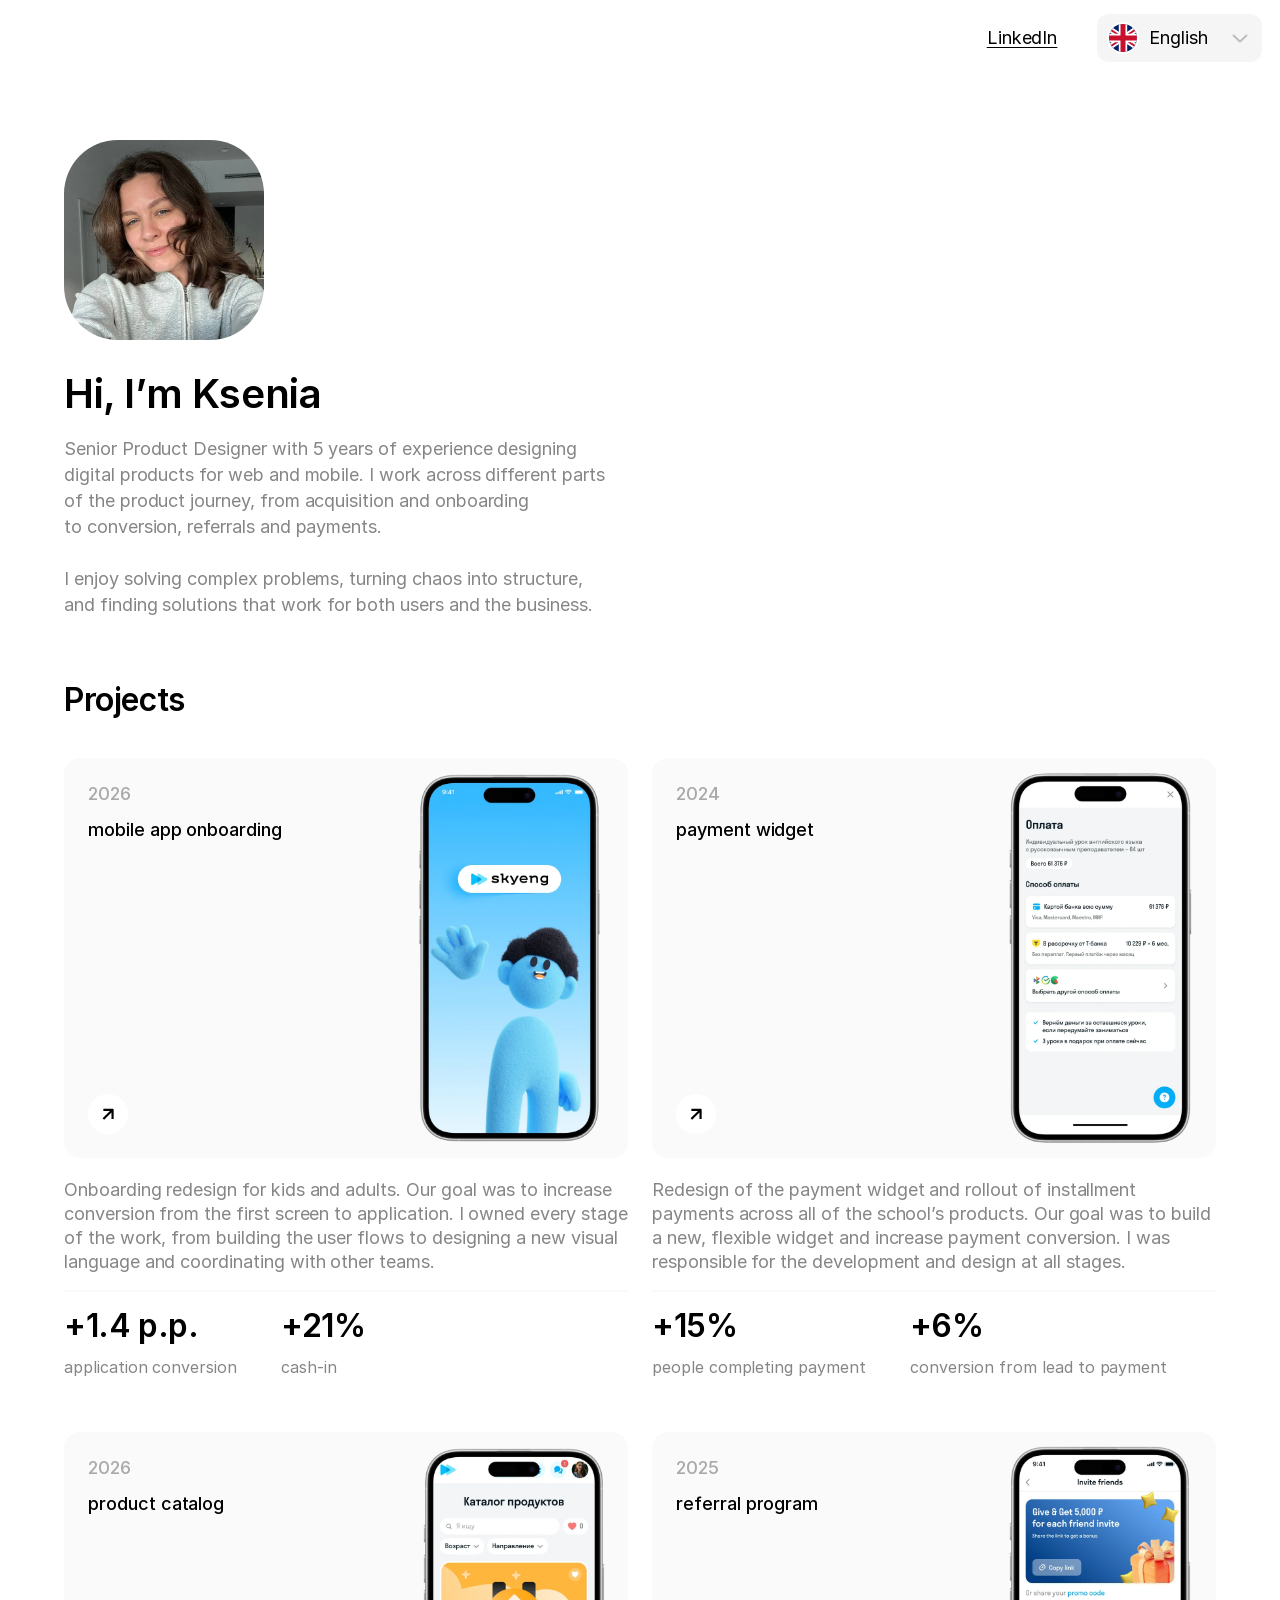
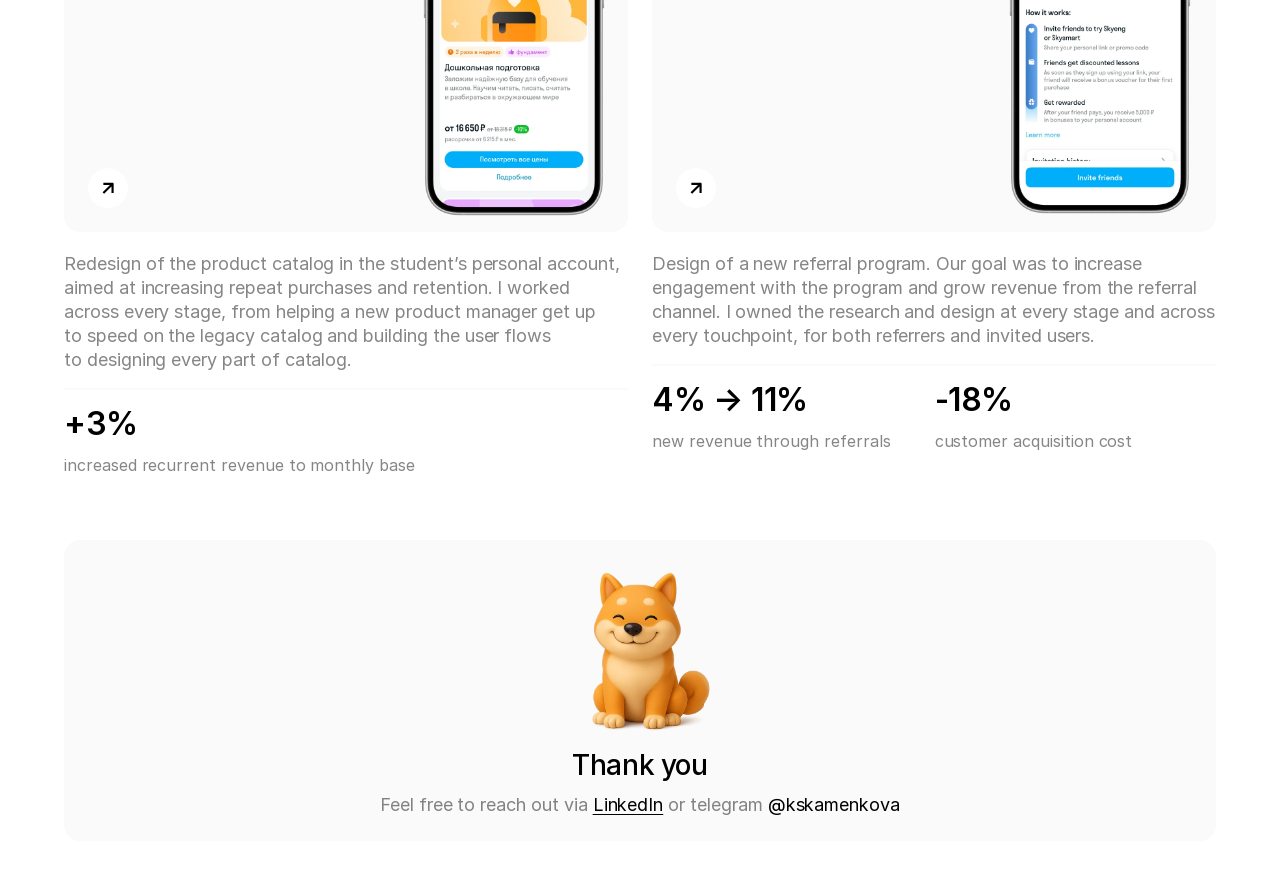
==== commit 96f7d439: "Percentage points written as p.p. / п.п. Co-Authored-By: Claude Opus 5.5 <noreply@anthropic.com> Cla" ====
--- a/index.html
+++ b/index.html
@@ -58,8 +58,8 @@
         <div class="project__info">
           <p class="project__text">Onboarding redesign for kids and adults. Our goal was to increase conversion from the first screen to application. I owned every stage of the work, from building the user flows to designing a new visual language and coordinating with other teams.</p>
           <div class="project__line"></div>
-          <div class="project__metrics"><div class="metric"><p class="metric__value">+1.4 pp</p><p class="metric__label">application conversion</p></div><div class="metric"><p class="metric__value">+21%</p><p class="metric__label">cash-in</p></div></div>
-          <div class="project__mmetrics"><div class="metric"><p class="metric__value">+1.4 pp</p><p class="metric__label">application conversion</p></div><div class="metric"><p class="metric__value">+21%</p><p class="metric__label">cash-in</p></div></div>
+          <div class="project__metrics"><div class="metric"><p class="metric__value">+1.4 p.p.</p><p class="metric__label">application conversion</p></div><div class="metric"><p class="metric__value">+21%</p><p class="metric__label">cash-in</p></div></div>
+          <div class="project__mmetrics"><div class="metric"><p class="metric__value">+1.4 p.p.</p><p class="metric__label">application conversion</p></div><div class="metric"><p class="metric__value">+21%</p><p class="metric__label">cash-in</p></div></div>
         </div>
       </article>
       <article class="project">
